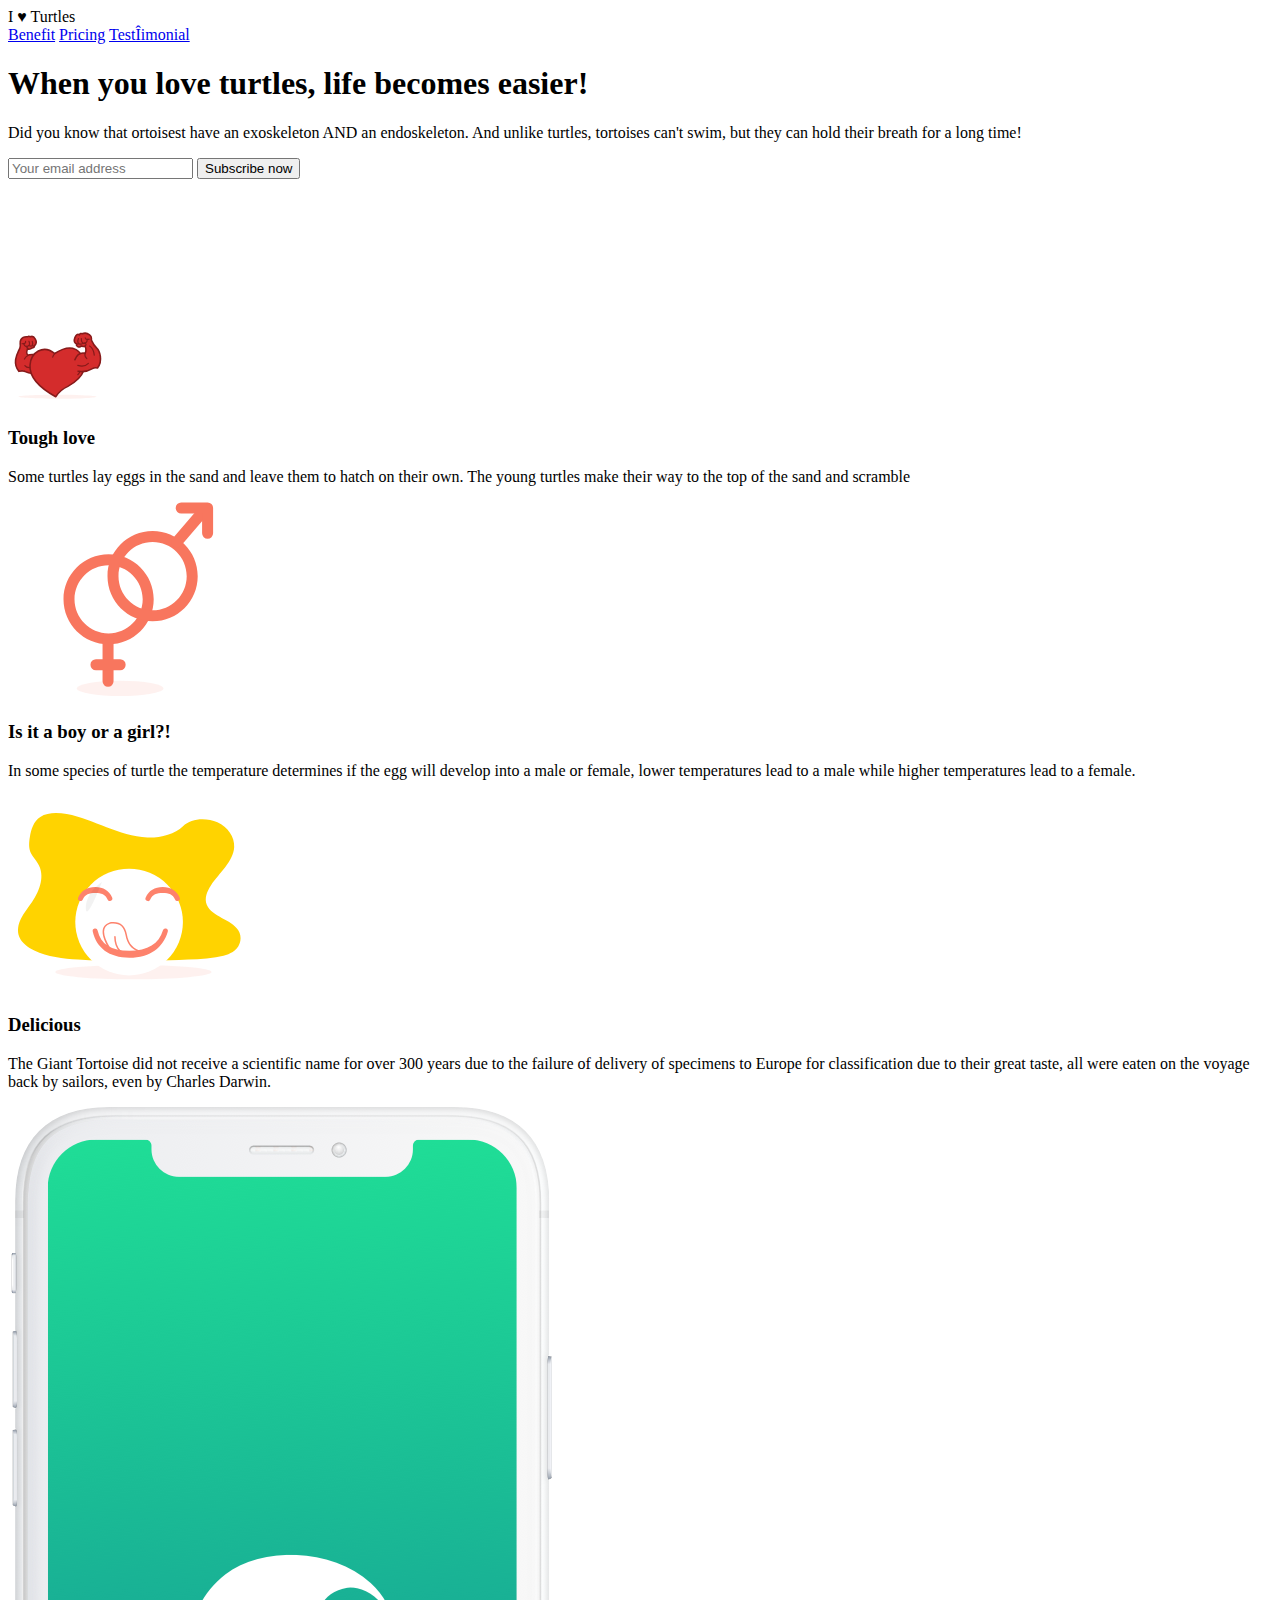
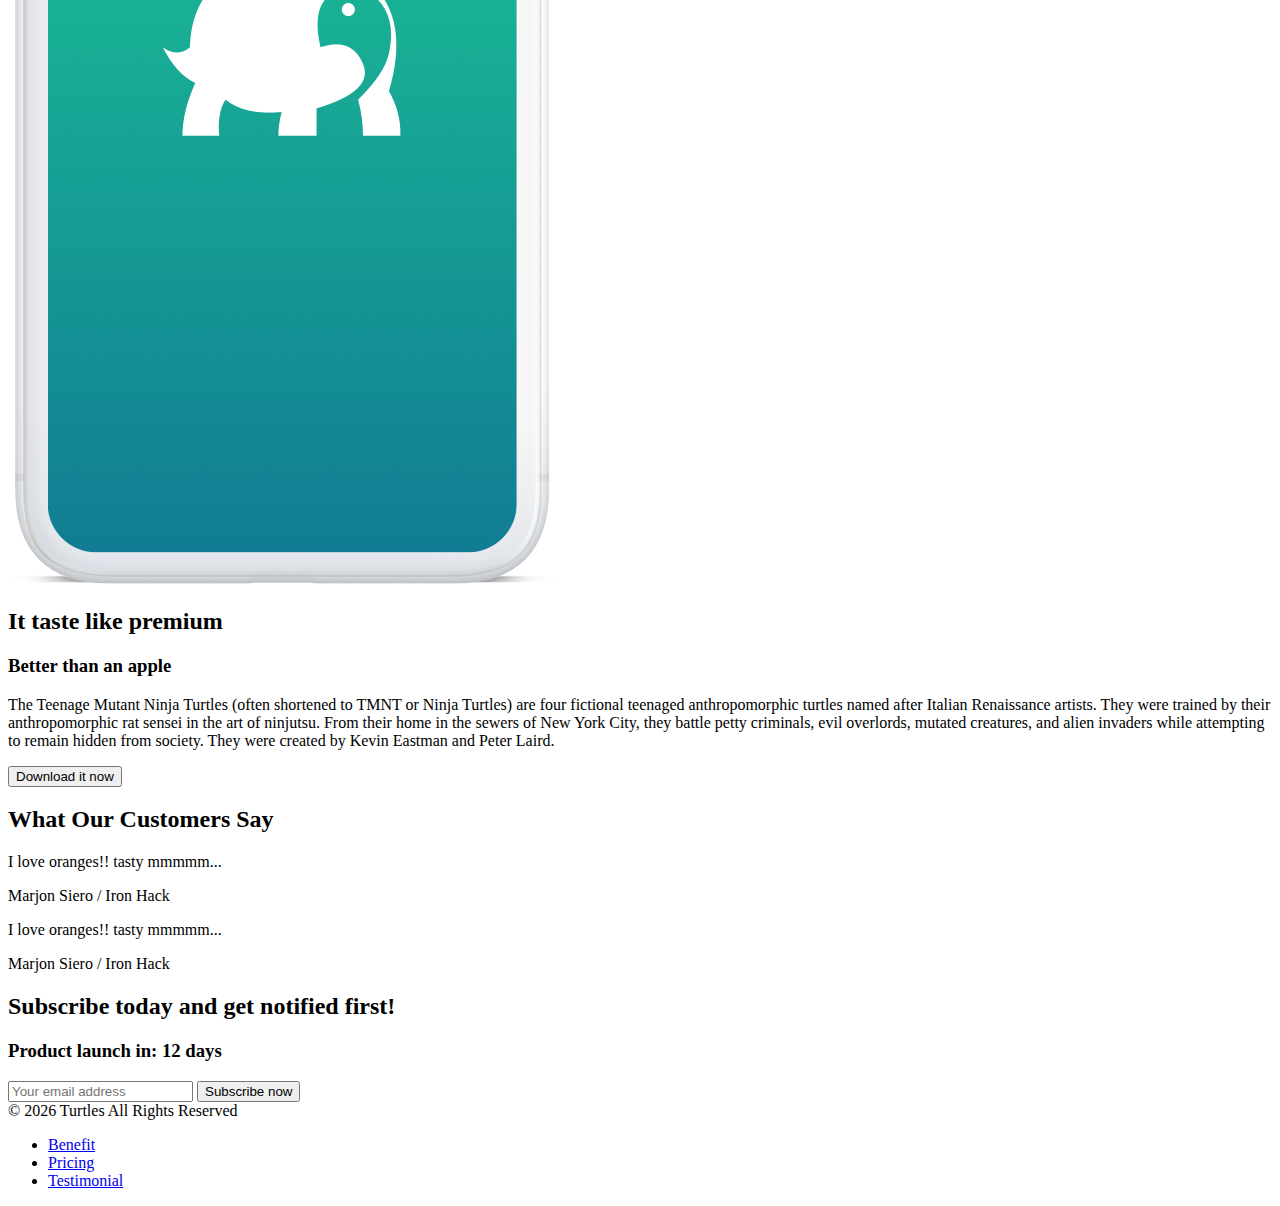
==== index.html @ 5e72f7ce "lesson on HTML" ====
<!DOCTYPE html>
<html>
<head>
    <meta charset="UTF-8">
    <meta name="viewport" content="width=device-width, initial-scale=1.0">
    <link rel="icon" href="./images/favicon.png" sizes="16x16">
    <title>I &hearts; turtles</title>
</head>

<body>

    <!-- top navigation -->
    <div class="navigation-bar">
        <span class="logo">I &hearts; Turtles</span>

        <nav class="main-navigation">
            <a href="#">Benefit</a>
            <a href="#">Pricing</a>
            <a href="#">TestÎimonial</a>
        </nav>
    </div>

    <!-- Header -->
    <header class="header">
        <div class="header-left">
            <h1>When you love turtles, life becomes easier!</h1>
            <p>
                Did you know that ortoisest have an exoskeleton AND an endoskeleton. And unlike turtles, tortoises can't
                swim, but they can hold their breath for a long time!
            </p>
            <div class="subscribe-container">
                <input type="email" placeholder="Your email address" />
                <button class="btn">Subscribe now</button>
            </div>
        </div>

        <div class="header-right">
            <img src="./images/turtlelogo.svg" title="Mobile Turtle" alt="Turtle on the mobile app" />
        </div>
    </header>


    <main>
        <!-- USP LIST -->
        <div id="card-container">
            <div class="card-item">
                <img src="./images/strongheart.svg" title="Strong heart" alt="a strong heart icon" width="100" />
                <h3>Tough love</h3>
                <p>
                    Some turtles lay eggs in the sand and leave them to hatch on their own. The young turtles make their
                    way to the top of the sand and scramble
                </p>
            </div>

            <div class="card-item">
                <img src="./images/manwoman.svg" title="What gender?" alt="gender icon" />
                <h3>Is it a boy or a girl?!</h3>
                <p>
                    In some species of turtle the temperature determines if the egg will develop into a male or female,
                    lower temperatures lead to a male while higher temperatures lead to a female.
                </p>
            </div>

            <div class="card-item">
                <img src="./images/delicious.svg" title="delicious and tasty!" alt="delicious icon" />
                <h3>Delicious</h3>
                <p>
                    The Giant Tortoise did not receive a scientific name for over 300 years due to the failure of
                    delivery of specimens to Europe for classification due to their great taste, all were eaten on the
                    voyage back by sailors, even by Charles Darwin.
                </p>
            </div>
        </div>

        <!-- APP Promotional -->
        <div class="app-promo">
            <img src="./images/turtleiPhone.png" title="Turtle app" alt="Phone with turtle app" class="promo-img" />

            <div class="promo-txt">
                <h2>It taste like premium</h2>
                <h3>Better than an apple</h3>
                <p>
                    The Teenage Mutant Ninja Turtles (often shortened to TMNT or Ninja Turtles) are four fictional
                    teenaged anthropomorphic turtles named after Italian Renaissance artists. They were trained by their
                    anthropomorphic rat sensei in the art of ninjutsu. From their home in the sewers of New York City,
                    they battle petty criminals, evil overlords, mutated creatures, and alien invaders while attempting
                    to remain hidden from society. They were created by Kevin Eastman and Peter Laird.
                </p>
                <button class="btn">Download it now</button>
            </div>
        </div>


        <!-- Quote block -->
        <div class="quote-container">
            <div class="quote-left">
                <h2>What Our Customers Say</h2>
            </div>

            <div class="quote-right">
                <div class="quote-box">
                    <p>I love oranges!! tasty mmmmm...</p>
                    <span class="quote-username">Marjon Siero /</span>
                    <span class="quote-usertitle">Iron Hack</span>
                </div>

                <div class="quote-box quote-secondary">
                    <p>I love oranges!! tasty mmmmm...</p>
                    <span class="quote-username">Marjon Siero /</span>
                    <span class="quote-usertitle">Iron Hack</span>
                </div>
            </div>
        </div>

        <!-- CTA -->
        <div class="cta-container">
            <h2>Subscribe today and get notified first!</h2>
            <h3>Product launch in: 12 days</h3>
            <div class="subscribe-container">
                <input type="email" placeholder="Your email address" />
                <button class="btn">Subscribe now</button>
            </div>
        </div>

    </main>

    <footer>
        <span>
            &copy;
            <script>document.write(new Date().getFullYear())</script>
            Turtles All Rights Reserved
        </span>
        <nav>
            <ul>
                <li><a href="#">Benefit</a></li>
                <li><a href="#">Pricing</a></li>
                <li><a href="#">Testimonial</a></li>
            </ul>
        </nav>
    </footer>

</body>
</html>
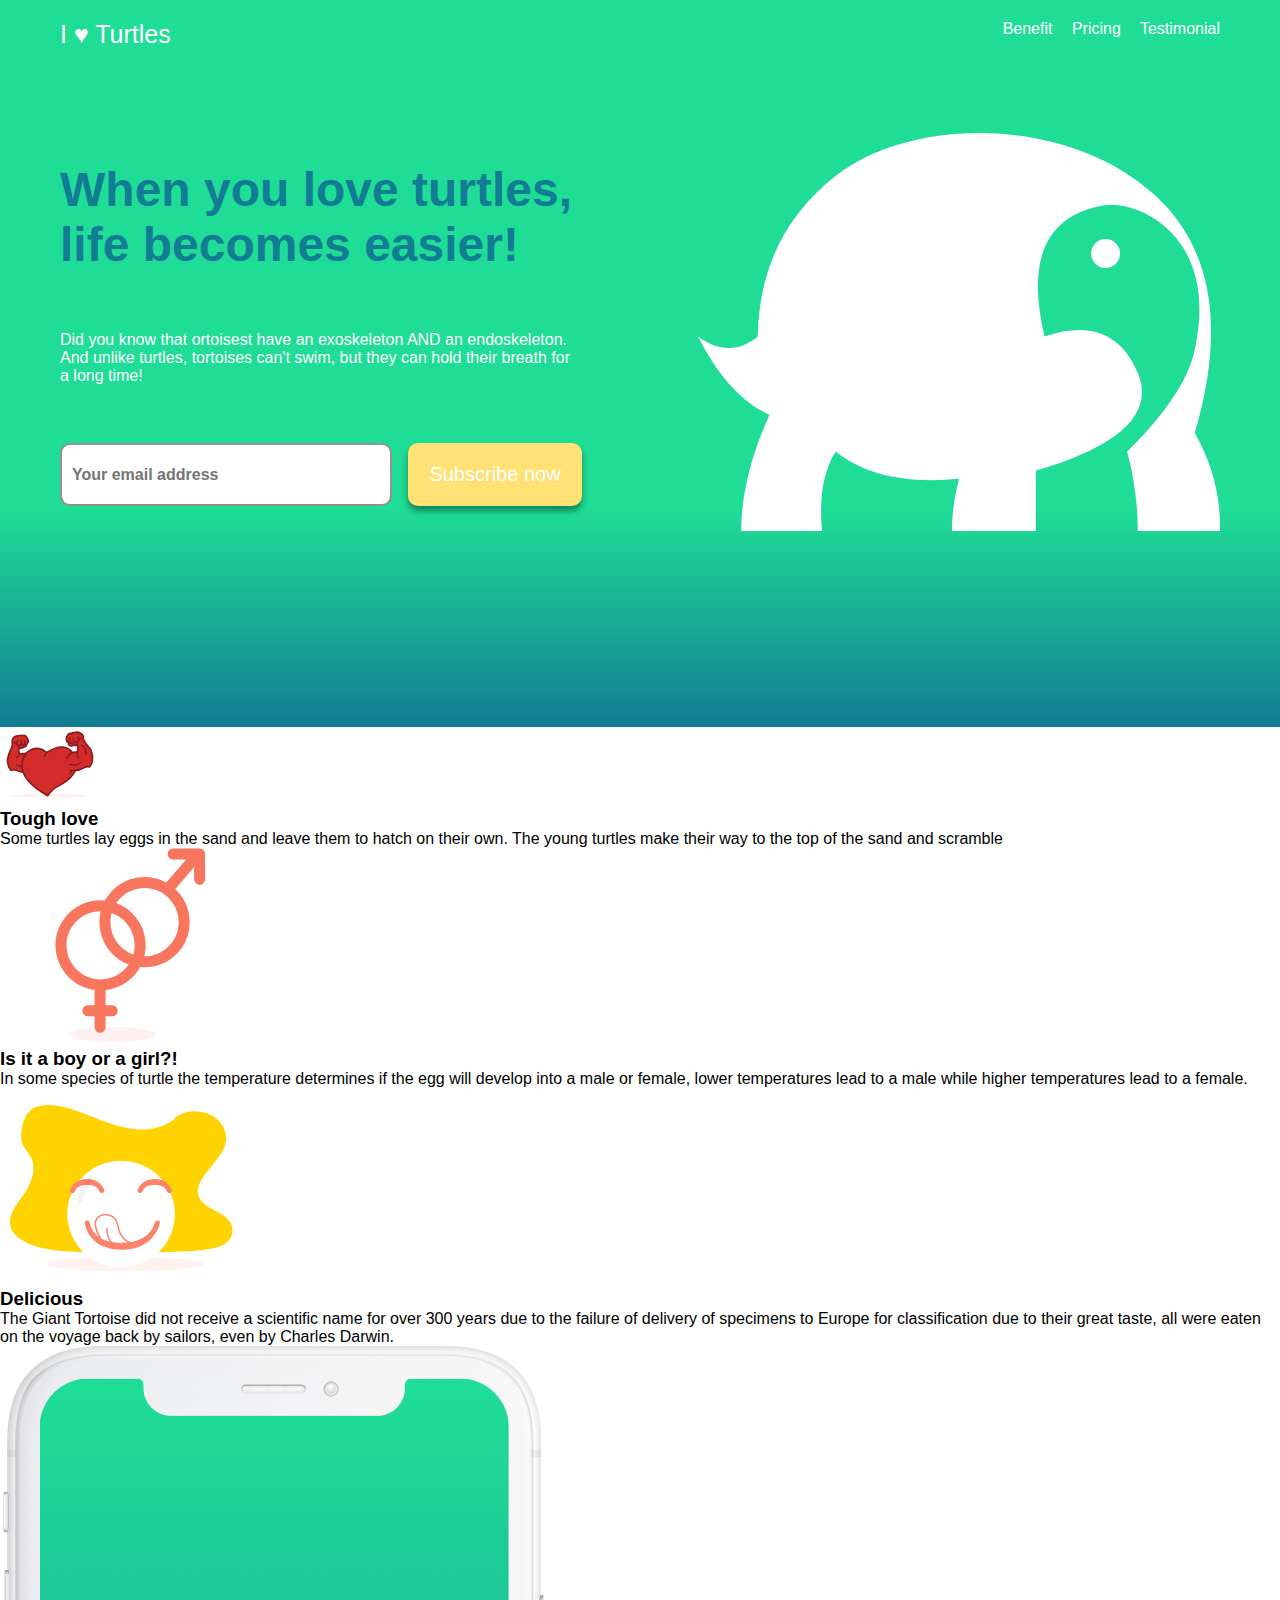
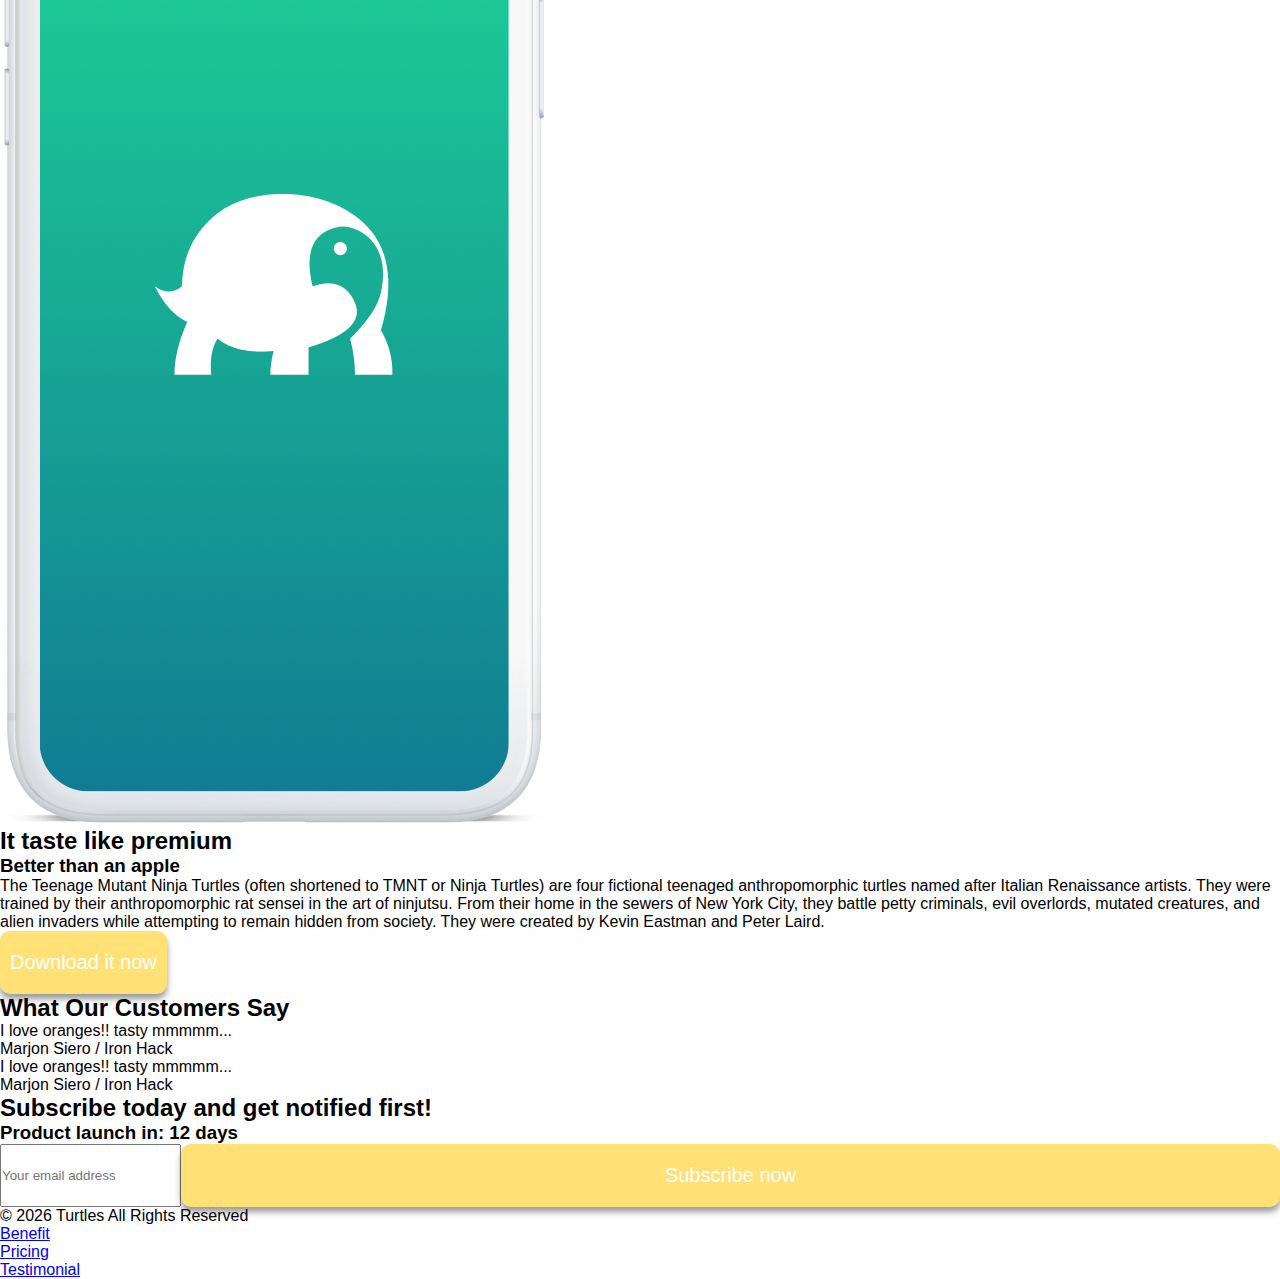
==== commit 42b7934a: "added responsive design" ====
--- a/index.html
+++ b/index.html
@@ -3,42 +3,58 @@
 <head>
     <meta charset="UTF-8">
     <meta name="viewport" content="width=device-width, initial-scale=1.0">
-    <link rel="icon" href="./images/favicon.png" sizes="16x16">
+    <link rel="stylesheet" href="./css/style.css">
+    <link rel="stylesheet" href="./css/mq.css" />
+    <link rel="icon" href="./images/favicon.png" />
     <title>I &hearts; turtles</title>
 </head>
-
 <body>
 
+
+  
     <!-- top navigation -->
     <div class="navigation-bar">
-        <span class="logo">I &hearts; Turtles</span>
+        <div class="container nav-flex">
+            <a class="logo" href="#">I &hearts; Turtles</a>
 
-        <nav class="main-navigation">
-            <a href="#">Benefit</a>
-            <a href="#">Pricing</a>
-            <a href="#">TestÎimonial</a>
-        </nav>
+            <!-- // if your logo is a img ==> -->
+            <!-- <a class="logo">
+                <img src="" />
+            </a> -->
+
+            <nav class="main-navigation">
+                <a href="#" class="nav-item">Benefit</a>
+                <a href="#" class="nav-item">Pricing</a>
+                <a href="#" class="nav-item">Testimonial</a>
+            </nav>
+        </div>
     </div>
 
     <!-- Header -->
     <header class="header">
-        <div class="header-left">
-            <h1>When you love turtles, life becomes easier!</h1>
-            <p>
-                Did you know that ortoisest have an exoskeleton AND an endoskeleton. And unlike turtles, tortoises can't
-                swim, but they can hold their breath for a long time!
-            </p>
-            <div class="subscribe-container">
-                <input type="email" placeholder="Your email address" />
-                <button class="btn">Subscribe now</button>
-            </div>
-        </div>
-
-        <div class="header-right">
-            <img src="./images/turtlelogo.svg" title="Mobile Turtle" alt="Turtle on the mobile app" />
-        </div>
+        <div class="container nav-flex nav-flex-rev">
+            <div class="header-left">
+                <h1 class="heading-one">When you love turtles, life becomes easier!</h1>
+                <p>
+                    Did you know that ortoisest have an exoskeleton AND an endoskeleton. And unlike turtles, tortoises can't
+                    swim, but they can hold their breath for a long time!
+                </p>
+                <div class="subscribe-container">
+                    <input type="email" placeholder="Your email address" class="input" />
+                    <button class="btn">Subscribe now</button>
+                </div>
+            </div><!-- /.header-left -->
+    
+            <div class="header-right">
+                <img
+                    class="header-img"
+                    src="./images/turtlelogo.svg"
+                    title="Mobile Turtle"
+                    alt="Turtle on the mobile app"
+                />
+            </div><!-- /.header-right -->
+        </div> <!-- /.container-->
     </header>
-
 
     <main>
         <!-- USP LIST -->
--- a/css/style.css
+++ b/css/style.css
@@ -0,0 +1,127 @@
+:root {
+    --main-color: #1fdd96;
+    --sub-color: #117c93;
+    --shadow: 0px 5px 6px 0px rgba(0, 0, 0, 0.4);
+    --container-size: 1200px;
+}
+
+* {
+    padding: 0;
+    margin: 0;
+    box-sizing: border-box;
+}
+
+html, body {
+    font-family: Arial, Helvetica, sans-serif;
+}
+
+/* NAVIGATION BAR */
+.navigation-bar {
+    background-color: var(--main-color);
+    /* background-color: transparent; */
+    padding: 20px;
+    position: sticky;
+    top: 0;
+}
+
+.nav-item {
+    color: #fff;
+    text-decoration: none;
+}
+
+.nav-item:not(:last-child) {
+    margin-right: 15px;
+}
+
+.nav-item:hover {
+    color: olive;
+    text-decoration: underline;
+}
+
+.logo {
+    color: #fff;
+    text-decoration: none;
+    font-size: 25px;
+}
+
+.nav-flex {
+    display: flex;
+    justify-content: space-between;
+}
+
+/* ------[ HEADER ]------ */
+.header {
+    /* background-color: #1fdd96; */
+    /* background-image: url('../images/grumpy.jpg'); */
+    background-image: linear-gradient(var(--main-color), var(--main-color),var(--main-color), var(--sub-color));
+    padding: 5% 0 15%;
+}
+
+.header-left {
+    width: 50%;
+    display: flex;
+    flex-direction: column;
+    justify-content: space-around;
+    margin-right: 10%;
+}
+
+.heading-one {
+    font-size: 48px;
+    color: var(--sub-color);
+}
+
+.header-left p {
+    color: white;
+}
+
+.header-right {
+    width: 50%;
+}
+.header-img {
+    width: 100%;
+}
+
+/* ----- COMPONENTS ----- */
+.subscribe-container {
+    display: flex;
+}
+
+.subscribe-container .input {
+    padding: 20px 10px;
+    font-size: 16px;
+    font-weight: bold;
+    border-radius: 10px;
+    margin-right: 16px;
+    flex: 2;
+    border: 2px solid #929292;
+}
+
+.subscribe-container .btn {
+    flex: 1;
+}
+
+.btn {
+    border: none;
+    cursor: pointer;
+    padding: 20px 10px;
+    font-size: 20px;
+    color: white;
+    border-radius: 10px;
+    box-shadow: var(--shadow);
+    background-color: #ffe175;
+    transition: background-color ease-in-out 0.5s;
+}
+
+.btn:hover {
+    background-color: #f7b41c;
+}
+
+.container {
+    max-width: var(--container-size);
+    /* max-width: 1200px; */
+    margin: 0 auto;
+    padding: 0 20px;
+    width: 100%;
+}
+
+
--- a/css/mq.css
+++ b/css/mq.css
@@ -0,0 +1,25 @@
+/* ---- [ MEDIA QUERY ] ----- */
+@media screen and (max-width: 1024px) {  /* mq body */
+    .nav-flex {
+        flex-direction: column;
+        align-items: center;
+    }
+
+    .nav-flex-rev {
+        flex-direction: column-reverse;
+    }
+
+    .header-left {
+        margin-right: 0;
+    }
+
+    .subscribe-container {
+        flex-direction: column;
+    }
+
+    .subscribe-container .input {
+        margin-right: 0;
+        margin-bottom: 16px;
+    }
+
+} /* closing mq body*/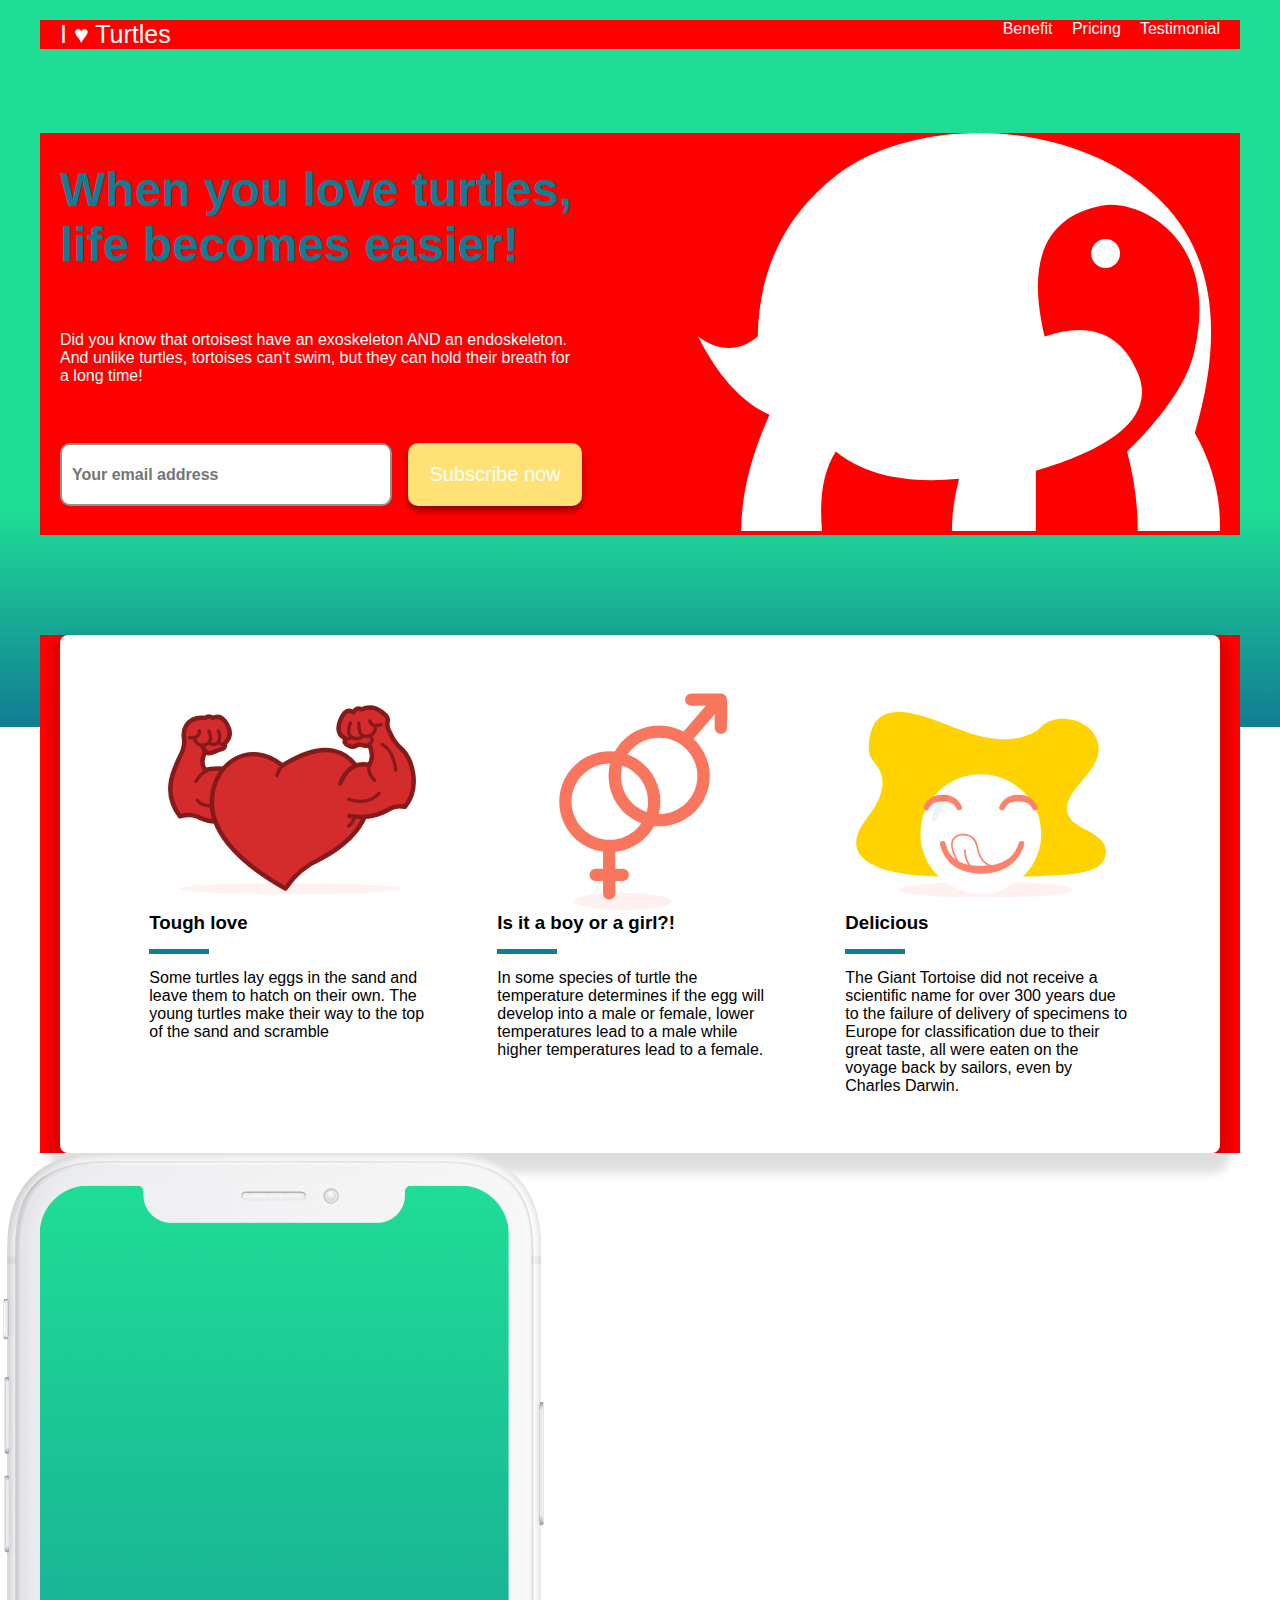
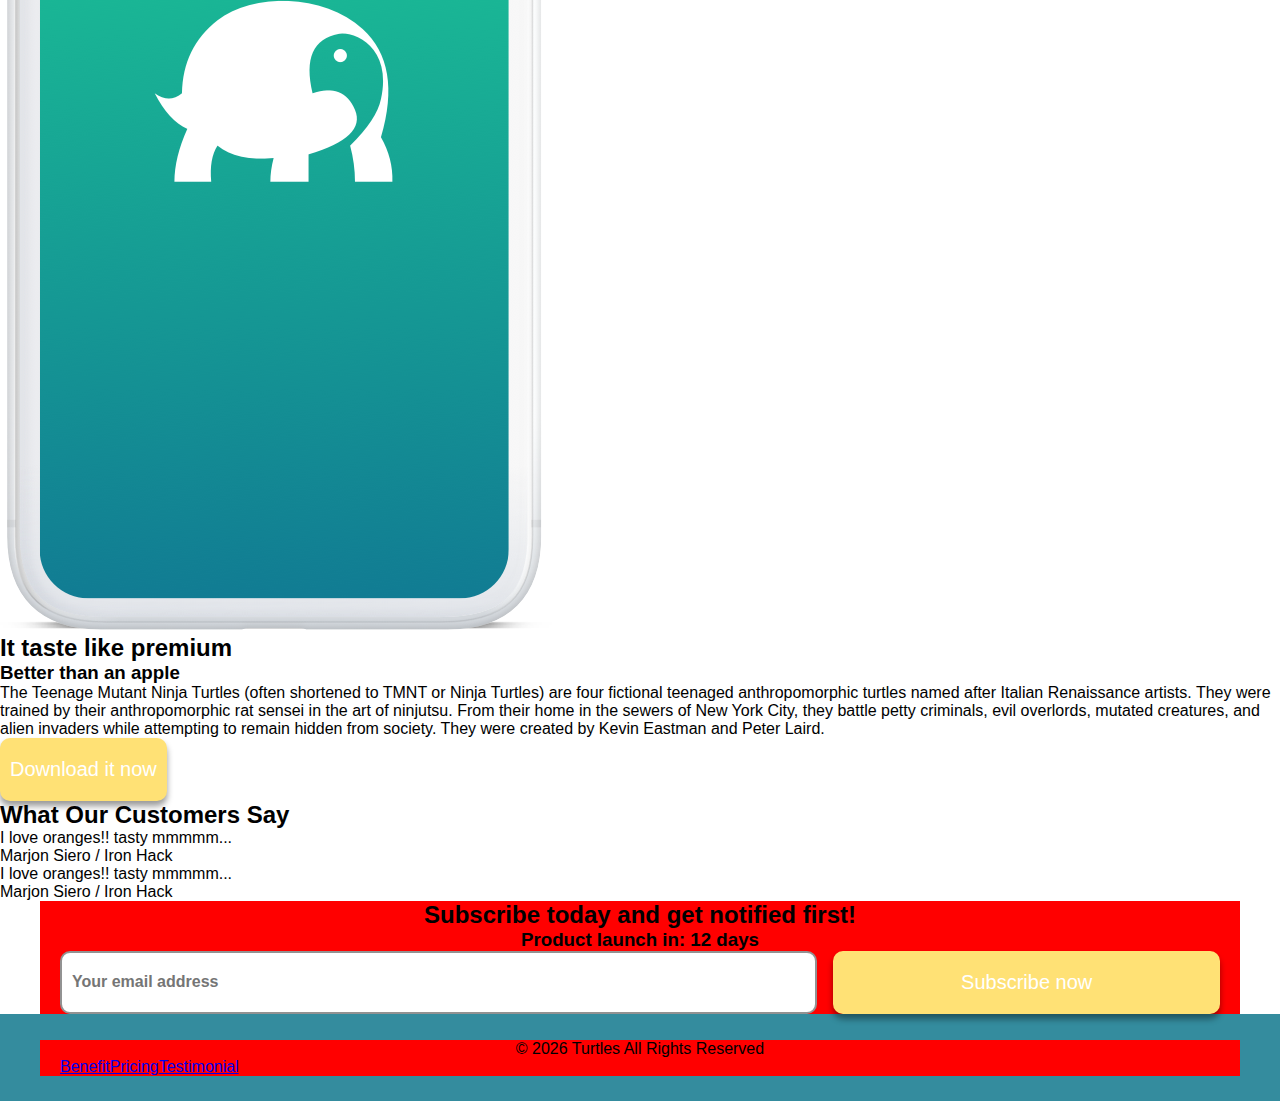
==== commit 43ed99a5: "les 5 card container" ====
--- a/index.html
+++ b/index.html
@@ -10,8 +10,6 @@
 </head>
 <body>
 
-
-  
     <!-- top navigation -->
     <div class="navigation-bar">
         <div class="container nav-flex">
@@ -58,35 +56,46 @@
 
     <main>
         <!-- USP LIST -->
-        <div id="card-container">
-            <div class="card-item">
-                <img src="./images/strongheart.svg" title="Strong heart" alt="a strong heart icon" width="100" />
-                <h3>Tough love</h3>
-                <p>
-                    Some turtles lay eggs in the sand and leave them to hatch on their own. The young turtles make their
-                    way to the top of the sand and scramble
-                </p>
-            </div>
+        <div class="container">
+            <div id="card-container">
+                <div class="card-item">
+                    <img src="./images/strongheart.svg" title="Strong heart" alt="a strong heart icon" />
+                    <h3>Tough love</h3>
+                    <span class="underline"></span>
+                    <p>
+                        Some turtles lay eggs in the sand and leave them to hatch on their own. The young turtles make their
+                        way to the top of the sand and scramble
+                    </p>
+                </div>
+    
+                <div class="card-item">
+                    <img src="./images/manwoman.svg" title="What gender?" alt="gender icon" />
+                    <h3>Is it a boy or a girl?!</h3>
+                    <span class="underline"></span>
+                    <p>
+                        In some species of turtle the temperature determines if the egg will develop into a male or female,
+                        lower temperatures lead to a male while higher temperatures lead to a female.
+                    </p>
+                </div>
+    
+                <div class="card-item">
+                    <img src="./images/delicious.svg" title="delicious and tasty!" alt="delicious icon" />
+                    <h3>Delicious</h3>
+                    <span class="underline"></span>
+                    <p>
+                        The Giant Tortoise did not receive a scientific name for over 300 years due to the failure of
+                        delivery of specimens to Europe for classification due to their great taste, all were eaten on the
+                        voyage back by sailors, even by Charles Darwin.
+                    </p>
+                </div><!-- /.card-item -->
+            </div><!--/#card-container-->
 
-            <div class="card-item">
-                <img src="./images/manwoman.svg" title="What gender?" alt="gender icon" />
-                <h3>Is it a boy or a girl?!</h3>
-                <p>
-                    In some species of turtle the temperature determines if the egg will develop into a male or female,
-                    lower temperatures lead to a male while higher temperatures lead to a female.
-                </p>
-            </div>
+        </div><!-- /.container -->
 
-            <div class="card-item">
-                <img src="./images/delicious.svg" title="delicious and tasty!" alt="delicious icon" />
-                <h3>Delicious</h3>
-                <p>
-                    The Giant Tortoise did not receive a scientific name for over 300 years due to the failure of
-                    delivery of specimens to Europe for classification due to their great taste, all were eaten on the
-                    voyage back by sailors, even by Charles Darwin.
-                </p>
-            </div>
-        </div>
+
+
+
+        
 
         <!-- APP Promotional -->
         <div class="app-promo">
@@ -129,31 +138,41 @@
         </div>
 
         <!-- CTA -->
-        <div class="cta-container">
-            <h2>Subscribe today and get notified first!</h2>
-            <h3>Product launch in: 12 days</h3>
-            <div class="subscribe-container">
-                <input type="email" placeholder="Your email address" />
-                <button class="btn">Subscribe now</button>
-            </div>
-        </div>
+
+        <div class="container">
+
+
+            <div class="cta-container">
+                <h2>Subscribe today and get notified first!</h2>
+                <h3>Product launch in: 12 days</h3>
+                <div class="subscribe-container">
+                    <input type="email" placeholder="Your email address" class="input" />
+                    <button class="btn">Subscribe now</button>
+                </div>
+            </div><!-- /.cta-container-->
+
+
+        </div><!-- /.container -->
 
     </main>
 
-    <footer>
-        <span>
-            &copy;
-            <script>document.write(new Date().getFullYear())</script>
-            Turtles All Rights Reserved
-        </span>
-        <nav>
-            <ul>
-                <li><a href="#">Benefit</a></li>
-                <li><a href="#">Pricing</a></li>
-                <li><a href="#">Testimonial</a></li>
-            </ul>
-        </nav>
+    <footer class="footer">
+        <div class="container">
+            <span>
+                &copy;
+                <script>document.write(new Date().getFullYear())</script>
+                Turtles All Rights Reserved
+            </span>
+            <nav class="footer-nav">
+                <ul>
+                    <li><a href="#">Benefit</a></li>
+                    <li><a href="#">Pricing</a></li>
+                    <li><a href="#">Testimonial</a></li>
+                </ul>
+            </nav>
+        </div><!-- /.container -->
     </footer>
+
 
 </body>
 </html>--- a/css/style.css
+++ b/css/style.css
@@ -81,6 +81,52 @@
     width: 100%;
 }
 
+/* ------ [ CARDS ]  ----- */
+#card-container {
+    background-color: white;
+    display: flex;
+    justify-content: space-between;
+    border-radius: 8px;
+    padding: 5%;
+    box-shadow: 0 10px 10px 10px #00000021;
+    margin-top: -8%;
+}
+
+.card-item {
+    display: flex;
+    flex-direction: column;
+    flex: 1;
+    margin: 0 3%;
+}
+
+.card-item img {
+    width: 100%;
+}
+
+.underline {
+    width: 60px;
+    height: 5px;
+    background-color: var(--sub-color);
+    margin: 15px 0;
+}
+
+/* ---- [CTA] -----*/
+.cta-container {
+    text-align: center;
+}
+
+/* ---- FOOTER --- */
+.footer {
+    background-color: #348c9e;
+    padding: 2% 0;
+    text-align: center;
+}
+
+.footer-nav ul {
+    list-style: none;
+    display: flex;
+}
+
 /* ----- COMPONENTS ----- */
 .subscribe-container {
     display: flex;
@@ -118,10 +164,10 @@
 
 .container {
     max-width: var(--container-size);
-    /* max-width: 1200px; */
     margin: 0 auto;
     padding: 0 20px;
     width: 100%;
+    background-color: red;
 }
 
 
--- a/css/mq.css
+++ b/css/mq.css
@@ -11,6 +11,21 @@
 
     .header-left {
         margin-right: 0;
+        width: 100%;
+    }
+
+    .header-left p {
+        margin: 12px 0;
+    }
+
+    .header-right {
+        width: 100%;
+        margin-bottom: 12px;
+        text-align: center;
+    }
+
+    .header-img {
+        width: 50%;
     }
 
     .subscribe-container {
@@ -22,4 +37,12 @@
         margin-bottom: 16px;
     }
 
+    .heading-one {
+        font-size: 32px;
+    }
+
+    #card-container {
+        flex-direction: column;
+    }
+
 } /* closing mq body*/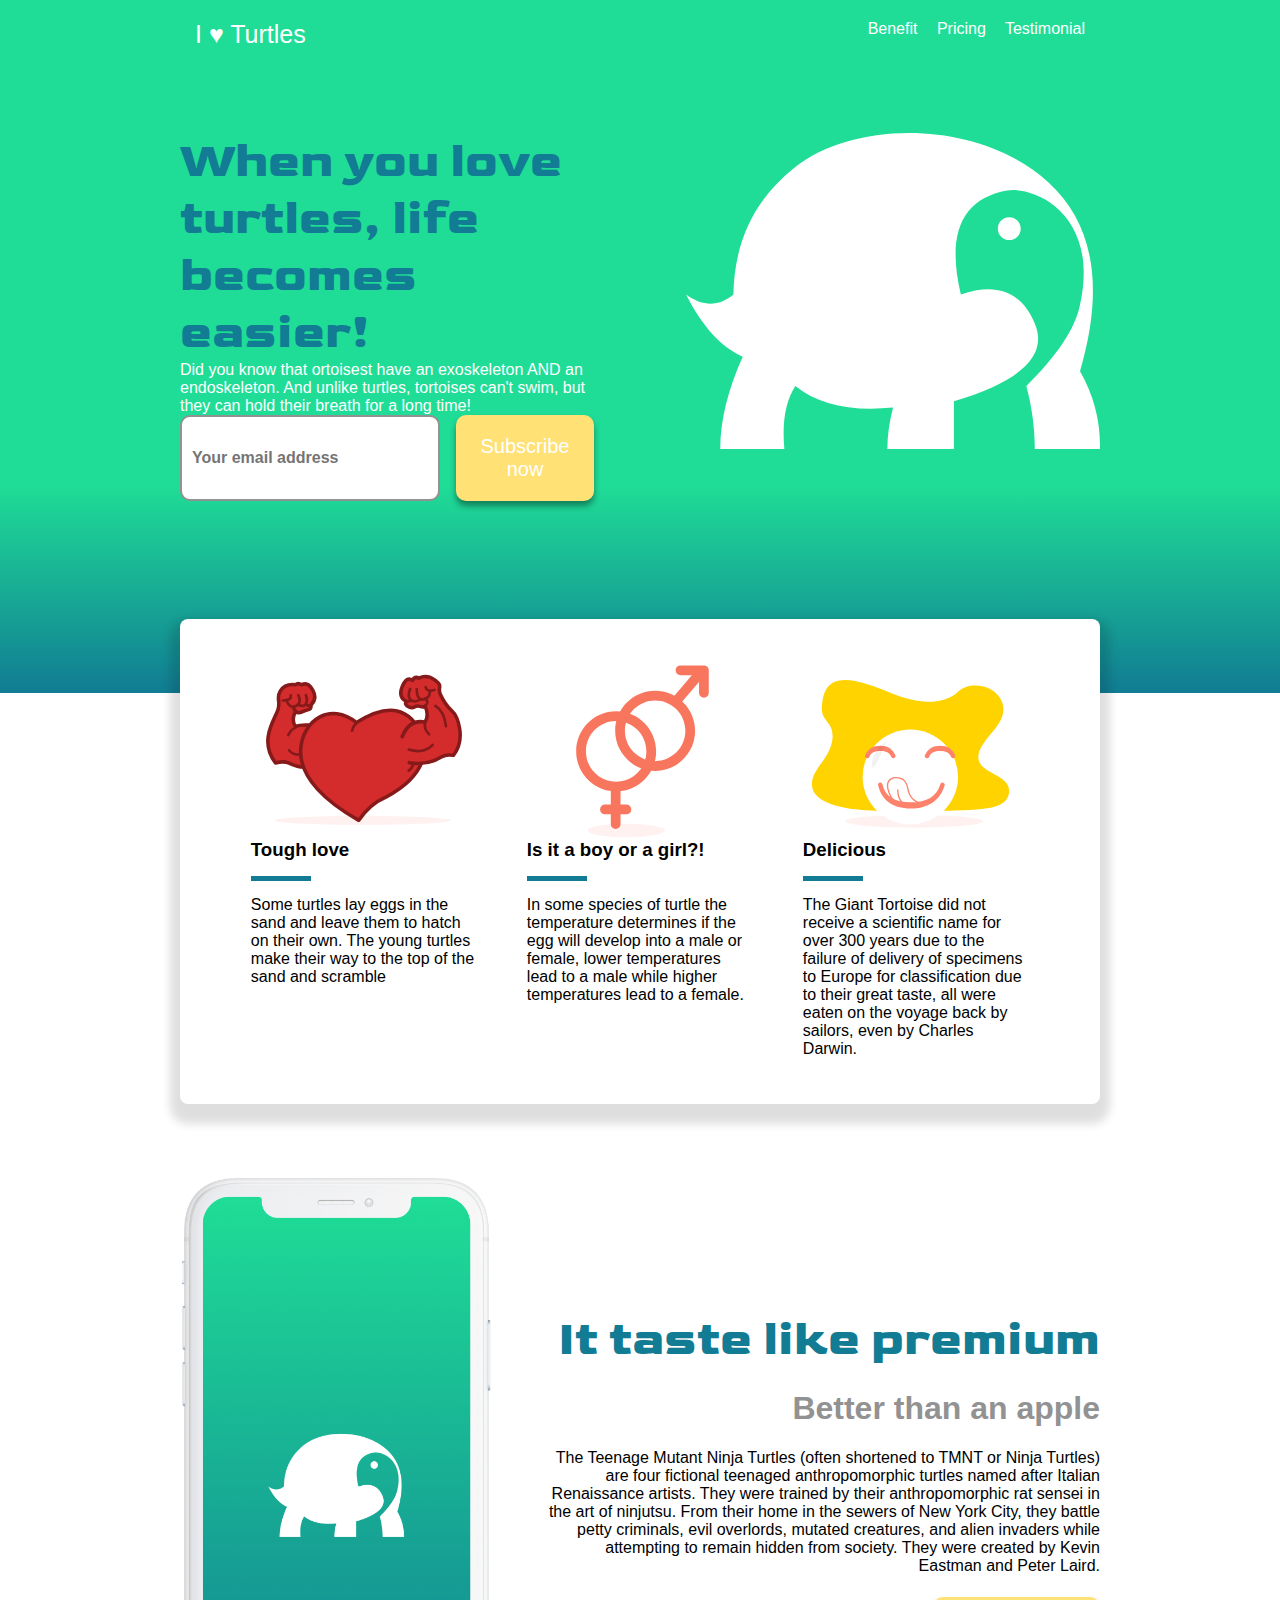
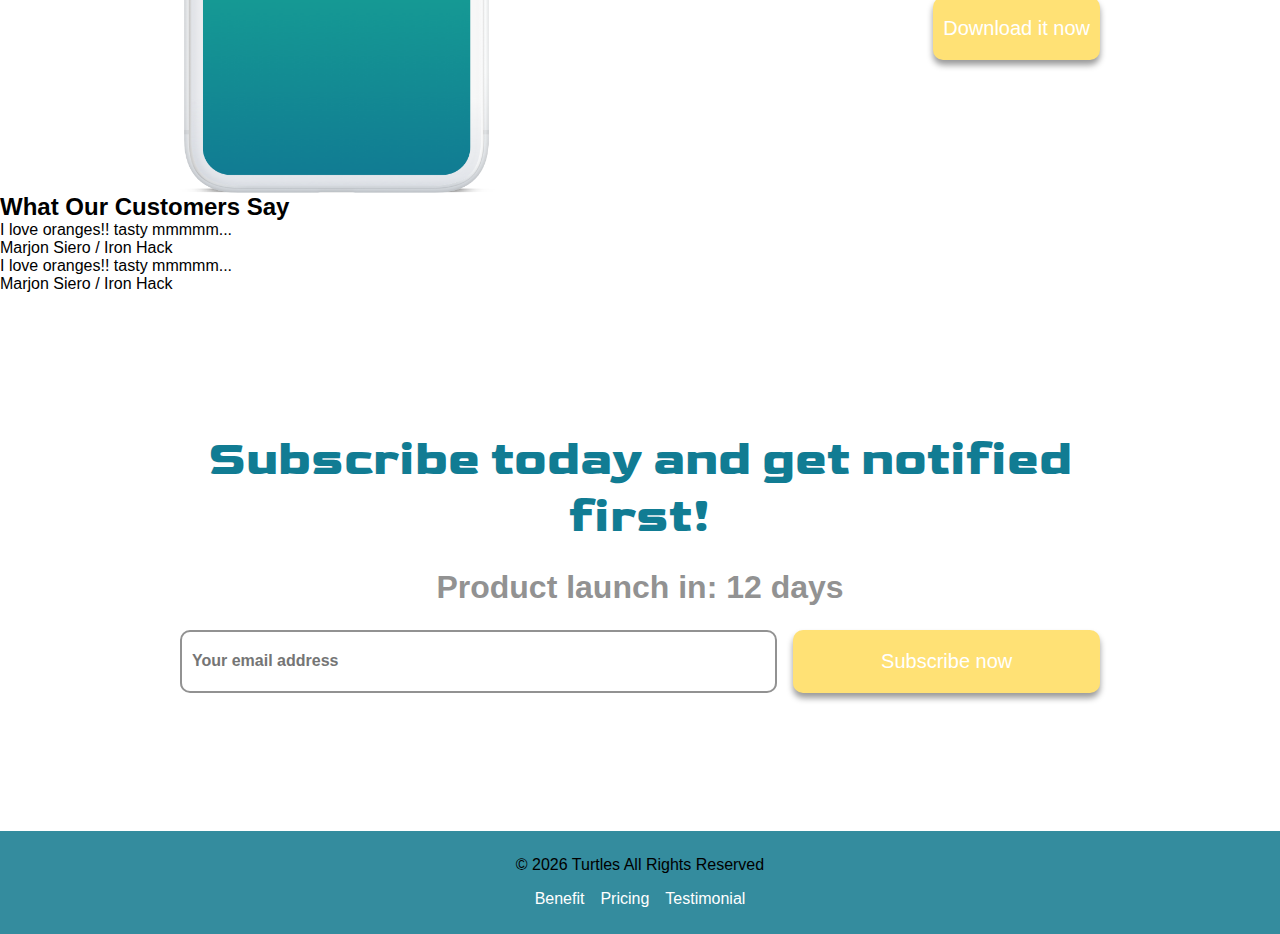
==== commit 42a5b835: "added fonts" ====
--- a/index.html
+++ b/index.html
@@ -98,22 +98,27 @@
         
 
         <!-- APP Promotional -->
-        <div class="app-promo">
-            <img src="./images/turtleiPhone.png" title="Turtle app" alt="Phone with turtle app" class="promo-img" />
+        <div class="container">
+            <div class="app-promo">
+                <img src="./images/turtleiPhone.png" title="Turtle app" alt="Phone with turtle app" class="promo-img" />
+    
+                <div class="promo-txt">
+                    <h2 class="heading-one">It taste like premium</h2>
+                    <h3 class="subtitle">Better than an apple</h3>
+                    <p>
+                        The Teenage Mutant Ninja Turtles (often shortened to TMNT or Ninja Turtles) are four fictional
+                        teenaged anthropomorphic turtles named after Italian Renaissance artists. They were trained by their
+                        anthropomorphic rat sensei in the art of ninjutsu. From their home in the sewers of New York City,
+                        they battle petty criminals, evil overlords, mutated creatures, and alien invaders while attempting
+                        to remain hidden from society. They were created by Kevin Eastman and Peter Laird.
+                    </p>
+                    <div class="promo-btn">
+                        <button class="btn">Download it now</button>
+                    </div>
+                </div><!-- /.promo-txt -->
+            </div><!-- /.app-promo -->
+        </div><!-- /.container -->
 
-            <div class="promo-txt">
-                <h2>It taste like premium</h2>
-                <h3>Better than an apple</h3>
-                <p>
-                    The Teenage Mutant Ninja Turtles (often shortened to TMNT or Ninja Turtles) are four fictional
-                    teenaged anthropomorphic turtles named after Italian Renaissance artists. They were trained by their
-                    anthropomorphic rat sensei in the art of ninjutsu. From their home in the sewers of New York City,
-                    they battle petty criminals, evil overlords, mutated creatures, and alien invaders while attempting
-                    to remain hidden from society. They were created by Kevin Eastman and Peter Laird.
-                </p>
-                <button class="btn">Download it now</button>
-            </div>
-        </div>
 
 
         <!-- Quote block -->
@@ -143,8 +148,8 @@
 
 
             <div class="cta-container">
-                <h2>Subscribe today and get notified first!</h2>
-                <h3>Product launch in: 12 days</h3>
+                <h2 class="heading-one">Subscribe today and get notified first!</h2>
+                <h3 class="subtitle">Product launch in: 12 days</h3>
                 <div class="subscribe-container">
                     <input type="email" placeholder="Your email address" class="input" />
                     <button class="btn">Subscribe now</button>
@@ -165,9 +170,9 @@
             </span>
             <nav class="footer-nav">
                 <ul>
-                    <li><a href="#">Benefit</a></li>
-                    <li><a href="#">Pricing</a></li>
-                    <li><a href="#">Testimonial</a></li>
+                    <li class="footer-nav-item"><a href="#">Benefit</a></li>
+                    <li class="footer-nav-item"><a href="#">Pricing</a></li>
+                    <li class="footer-nav-item"><a href="#">Testimonial</a></li>
                 </ul>
             </nav>
         </div><!-- /.container -->
--- a/css/style.css
+++ b/css/style.css
@@ -1,8 +1,10 @@
+@import url('https://fonts.googleapis.com/css2?family=Goldman:wght@400;700&display=swap');
+
 :root {
     --main-color: #1fdd96;
     --sub-color: #117c93;
     --shadow: 0px 5px 6px 0px rgba(0, 0, 0, 0.4);
-    --container-size: 1200px;
+    --container-size: 75%;
 }
 
 * {
@@ -68,6 +70,13 @@
 .heading-one {
     font-size: 48px;
     color: var(--sub-color);
+    font-family: 'Goldman', cursive;
+    font-weight: 700;
+}
+
+.subtitle {
+    color: #929292;
+    font-size: 32px;
 }
 
 .header-left p {
@@ -110,10 +119,45 @@
     margin: 15px 0;
 }
 
+/* ---- [APP PROMO] -----*/
+.app-promo {
+    display: flex;
+    margin-top: 8%;
+}
+
+.promo-img {
+    width: 35vh;
+    margin-right: 50px;
+}
+
+.promo-txt {
+    text-align: right;
+    display: flex;
+    justify-content: center;
+    flex-direction: column;
+}
+
+.promo-txt p,
+.promo-txt h2, 
+.promo-txt h3 {
+    margin-bottom: 22px;
+}
+
+
 /* ---- [CTA] -----*/
 .cta-container {
     text-align: center;
-}
+    padding: 15% 0;
+}
+
+.cta-container h2 {
+    margin-bottom: 24px;
+}
+
+.cta-container h3 {
+    margin-bottom: 24px;
+}
+
 
 /* ---- FOOTER --- */
 .footer {
@@ -125,6 +169,22 @@
 .footer-nav ul {
     list-style: none;
     display: flex;
+    justify-content: center;
+    align-items: center;
+    margin-top: 16px;
+}
+
+.footer-nav-item a {
+    color: #fff;
+    text-decoration: none;
+}
+
+.footer-nav-item a:hover {
+    text-decoration: underline;
+}
+
+.footer-nav-item:not(:last-child) {
+    margin-right: 16px;
 }
 
 /* ----- COMPONENTS ----- */
@@ -167,7 +227,6 @@
     margin: 0 auto;
     padding: 0 20px;
     width: 100%;
-    background-color: red;
-}
-
-
+}
+
+
--- a/css/mq.css
+++ b/css/mq.css
@@ -41,8 +41,32 @@
         font-size: 32px;
     }
 
+    .subtitle {
+        font-size: 18px;
+        color: darkslategray;
+    }
+
     #card-container {
         flex-direction: column;
     }
 
+    .app-promo {
+        flex-direction: column;
+        align-items: center;
+    }
+
+    .promo-txt {
+        text-align: left;
+    }
+
+    .promo-btn .btn {
+        width: 100%;
+    }
+
+    .promo-img {
+        width: 15vh;
+        margin-bottom: 16px;
+        margin-right: 0;
+    }
+
 } /* closing mq body*/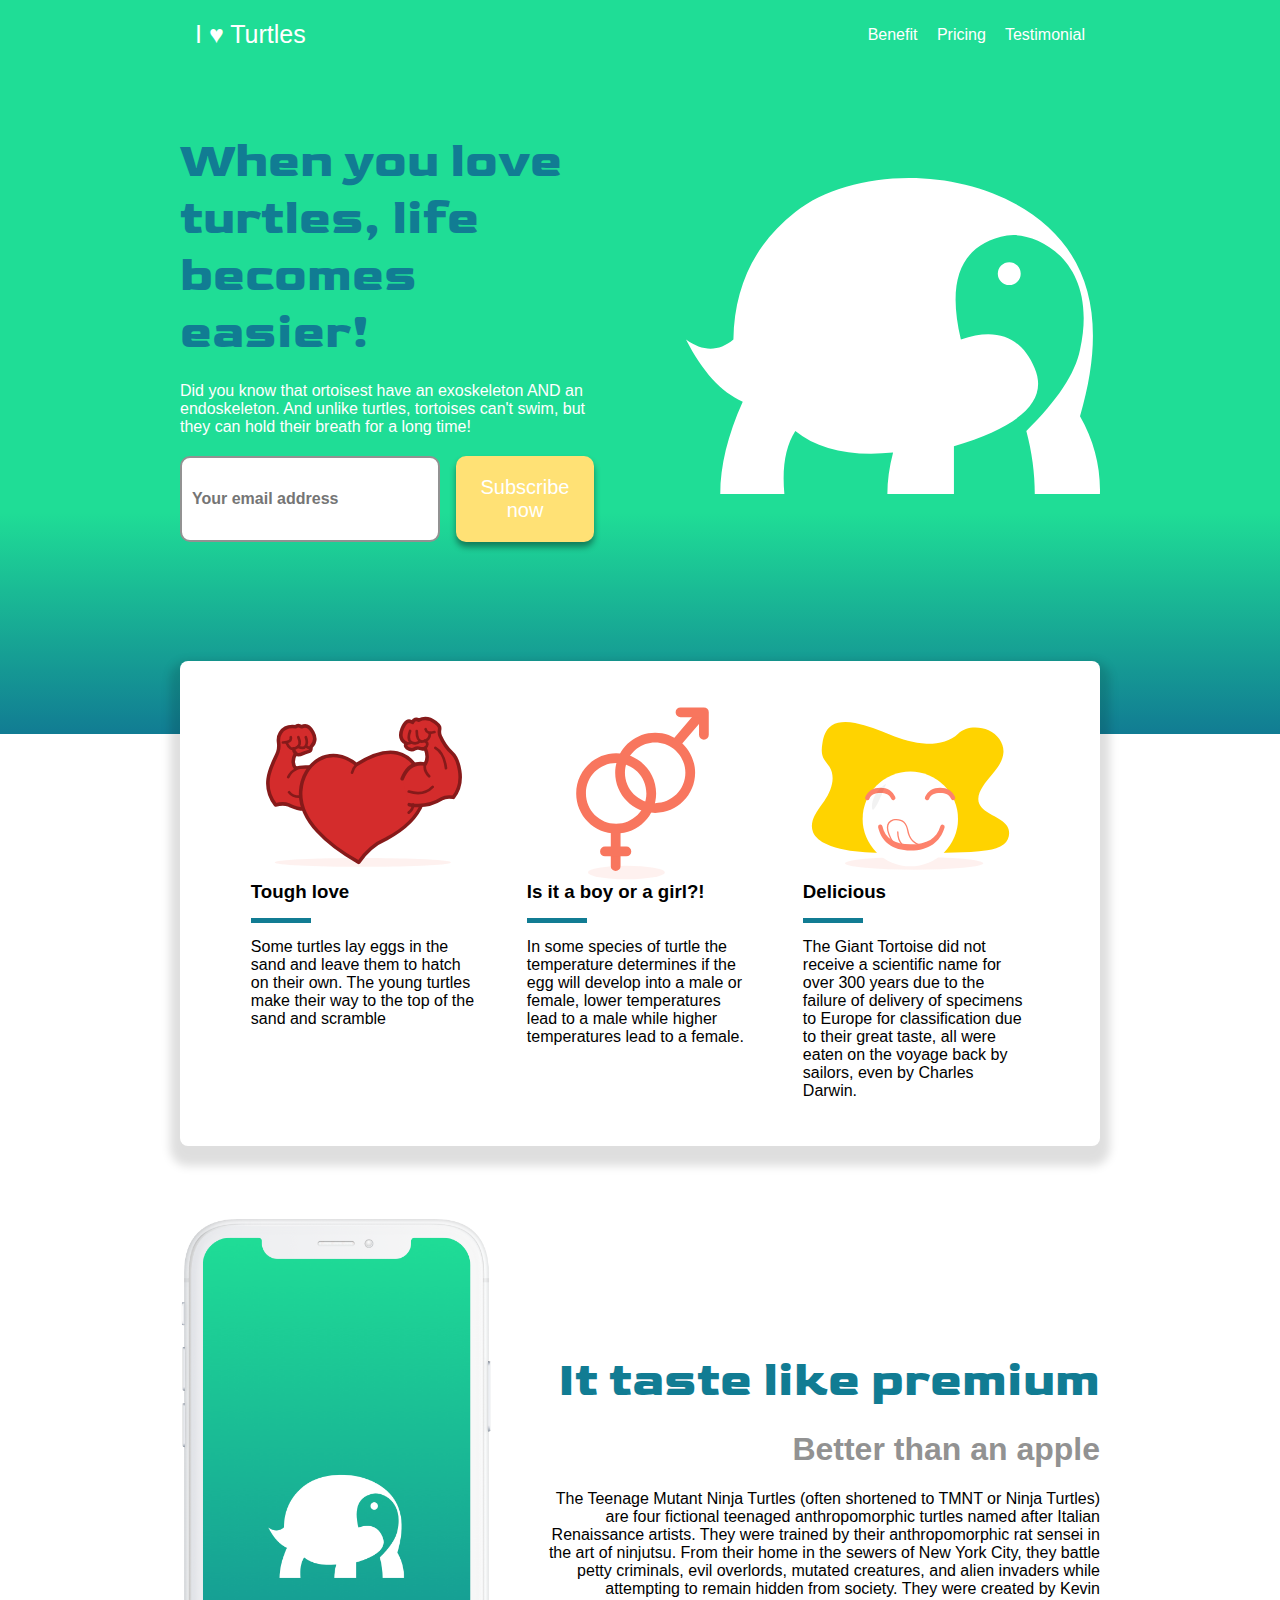
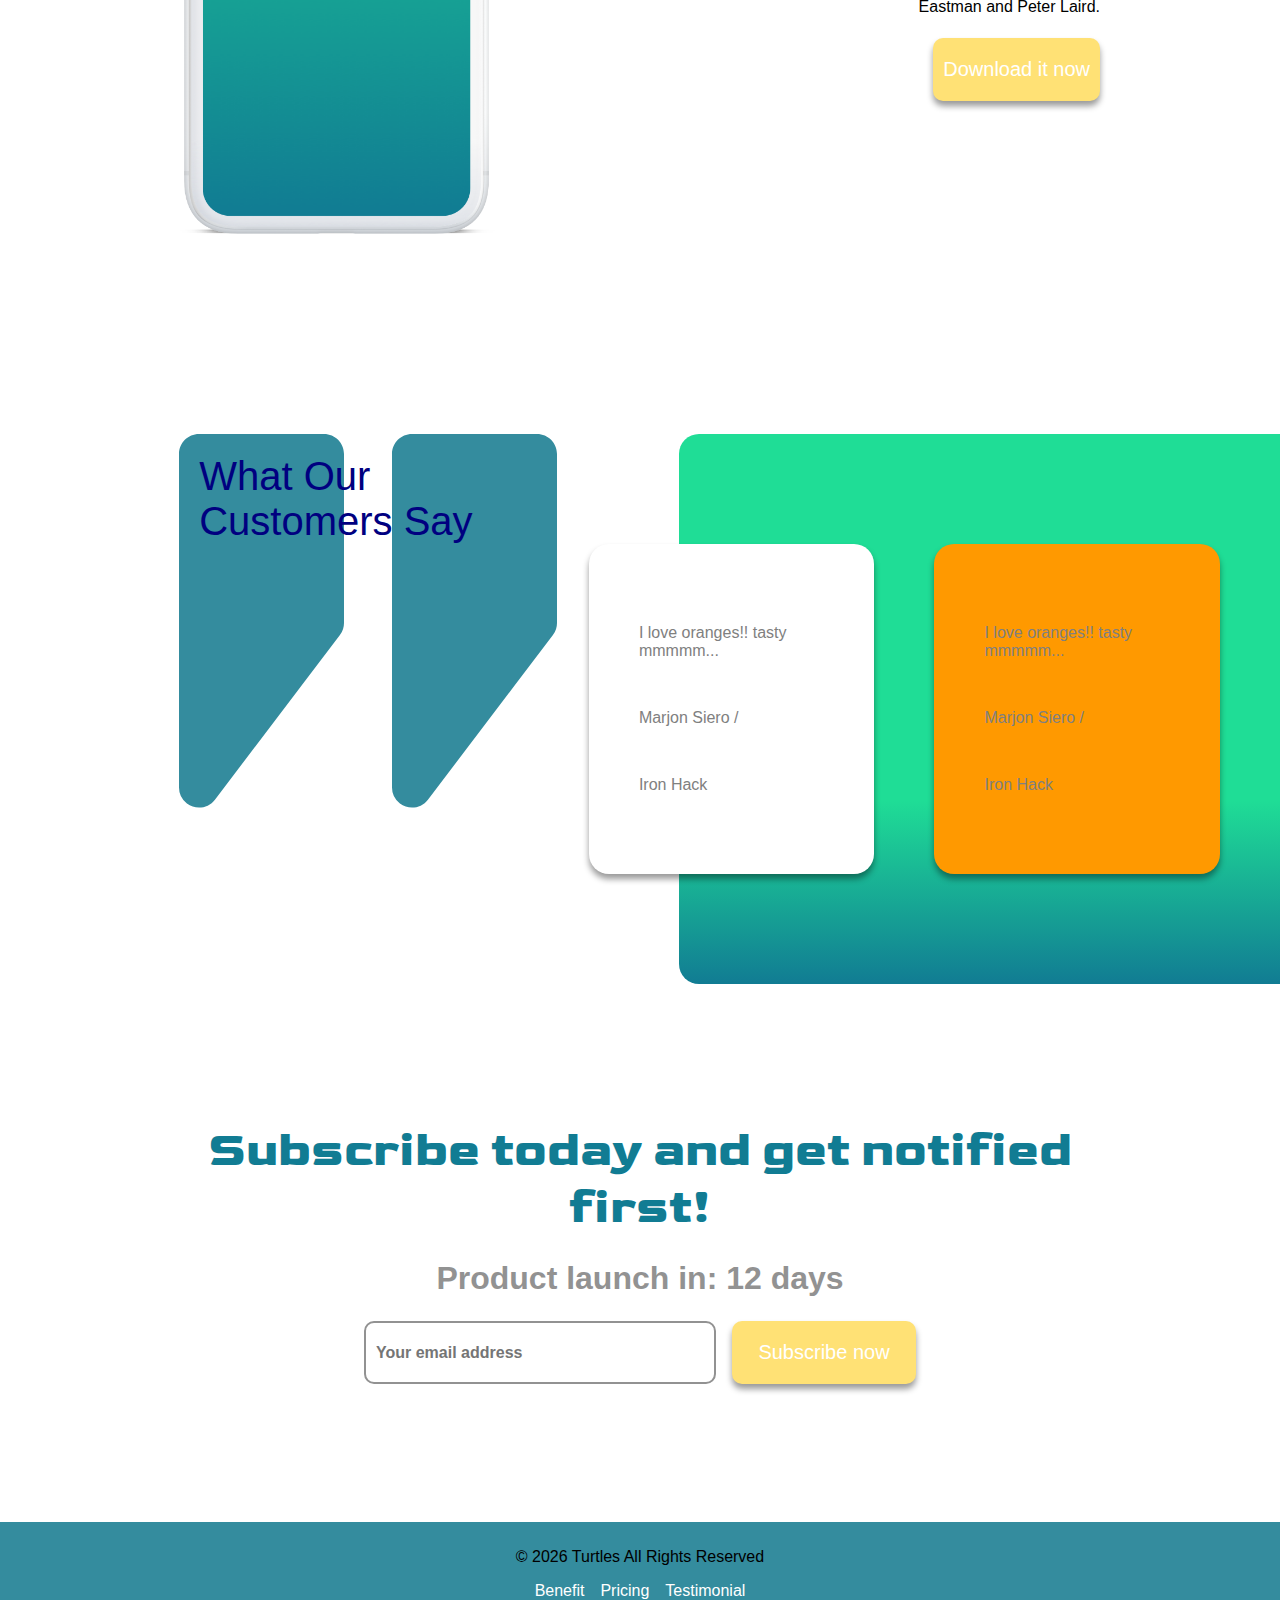
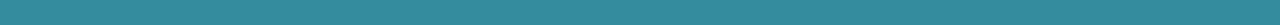
==== commit 92c98fc2: "the end result" ====
--- a/index.html
+++ b/index.html
@@ -124,23 +124,28 @@
         <!-- Quote block -->
         <div class="quote-container">
             <div class="quote-left">
-                <h2>What Our Customers Say</h2>
+                <h2 class="heading-two">What Our Customers Say</h2>
             </div>
 
             <div class="quote-right">
-                <div class="quote-box">
-                    <p>I love oranges!! tasty mmmmm...</p>
-                    <span class="quote-username">Marjon Siero /</span>
-                    <span class="quote-usertitle">Iron Hack</span>
-                </div>
+                <div class="quote-content">
 
-                <div class="quote-box quote-secondary">
-                    <p>I love oranges!! tasty mmmmm...</p>
-                    <span class="quote-username">Marjon Siero /</span>
-                    <span class="quote-usertitle">Iron Hack</span>
-                </div>
-            </div>
-        </div>
+                    <div class="quote-box">
+                        <p>I love oranges!! tasty mmmmm...</p>
+                        <span class="quote-username">Marjon Siero /</span>
+                        <span class="quote-usertitle">Iron Hack</span>
+                    </div>
+    
+                    <div class="quote-box">
+                        <p>I love oranges!! tasty mmmmm...</p>
+                        <span class="quote-username">Marjon Siero /</span>
+                        <span class="quote-usertitle">Iron Hack</span>
+                    </div>
+
+                </div><!-- /.quote-content -->
+
+            </div><!-- ./quote-right -->
+        </div><!-- /.quote-container -->
 
         <!-- CTA -->
 
@@ -150,10 +155,13 @@
             <div class="cta-container">
                 <h2 class="heading-one">Subscribe today and get notified first!</h2>
                 <h3 class="subtitle">Product launch in: 12 days</h3>
-                <div class="subscribe-container">
-                    <input type="email" placeholder="Your email address" class="input" />
-                    <button class="btn">Subscribe now</button>
-                </div>
+
+                <div class="cta-subscriber">
+                    <div class="subscribe-container">
+                        <input type="email" placeholder="Your email address" class="input" />
+                        <button class="btn">Subscribe now</button>
+                    </div><!-- /.subscribe-container -->
+                </div><!-- /.cta-subscriber -->
             </div><!-- /.cta-container-->
 
 
--- a/css/style.css
+++ b/css/style.css
@@ -1,9 +1,16 @@
 @import url('https://fonts.googleapis.com/css2?family=Goldman:wght@400;700&display=swap');
 
 :root {
+    /* colors */
     --main-color: #1fdd96;
     --sub-color: #117c93;
+    --secondary-color: navy;
+
+    /* paddings and shadows */
     --shadow: 0px 5px 6px 0px rgba(0, 0, 0, 0.4);
+    --gradient: linear-gradient(var(--main-color), var(--main-color),var(--main-color), var(--sub-color));
+    --border-radius: 20px;
+    /* sizes */
     --container-size: 75%;
 }
 
@@ -24,6 +31,7 @@
     padding: 20px;
     position: sticky;
     top: 0;
+    z-index: 1;
 }
 
 .nav-item {
@@ -49,13 +57,14 @@
 .nav-flex {
     display: flex;
     justify-content: space-between;
+    align-items: center;
 }
 
 /* ------[ HEADER ]------ */
 .header {
     /* background-color: #1fdd96; */
     /* background-image: url('../images/grumpy.jpg'); */
-    background-image: linear-gradient(var(--main-color), var(--main-color),var(--main-color), var(--sub-color));
+    background-image: var(--gradient);
     padding: 5% 0 15%;
 }
 
@@ -74,6 +83,12 @@
     font-weight: 700;
 }
 
+.heading-two {
+    font-size: 40px;
+    font-weight: 300;
+    color: var(--secondary-color);
+}
+
 .subtitle {
     color: #929292;
     font-size: 32px;
@@ -81,6 +96,7 @@
 
 .header-left p {
     color: white;
+    padding: 5% 0;
 }
 
 .header-right {
@@ -156,6 +172,71 @@
 
 .cta-container h3 {
     margin-bottom: 24px;
+}
+
+.cta-subscriber {
+    display: flex;
+    justify-content: center;
+}
+
+.cta-subscriber .subscribe-container {
+    width: 60%;
+}
+
+
+/* --- TESTIMONIAL ----*/
+.quote-container {
+    display: flex;
+    margin-left: 14%;
+    margin-top: 200px;
+}
+
+.quote-left {
+    background-image: url('../images/quoteBG.svg');
+    background-repeat: no-repeat;
+    padding: 20px;
+    width: 50vw; 
+}
+
+.quote-left .heading-two {
+    width: 60%;
+}
+
+.quote-right {
+    background-image: var(--gradient);
+    /* border-radius: 20px 0 0 20px; */
+    border-top-left-radius: var(--border-radius);
+    border-bottom-left-radius: var(--border-radius);
+    padding: 10% 0;
+}
+
+.quote-content {
+    display: flex;
+    margin-left: -15%;
+}
+
+.quote-box {
+    display: flex;
+    flex-direction: column;
+    justify-content: space-between;
+    border-radius: var(--border-radius);
+    box-shadow: var(--shadow);
+    /* THIS IS REF: box-shadow:  0 5px 6px 0 rgba(0, 0, 0, 0.4); */
+    padding: 80px 50px;
+    color: grey;
+    background-color: white;
+    margin-right: 60px;
+    height: 330px;
+    flex: 1;
+    transition: transform ease-in-out 0.5s;
+}
+
+.quote-box:nth-child(even) {
+    background-color: #f90;
+}
+
+.quote-box:hover {
+    transform: scale(1.05);
 }
 
 
@@ -228,5 +309,3 @@
     padding: 0 20px;
     width: 100%;
 }
-
-
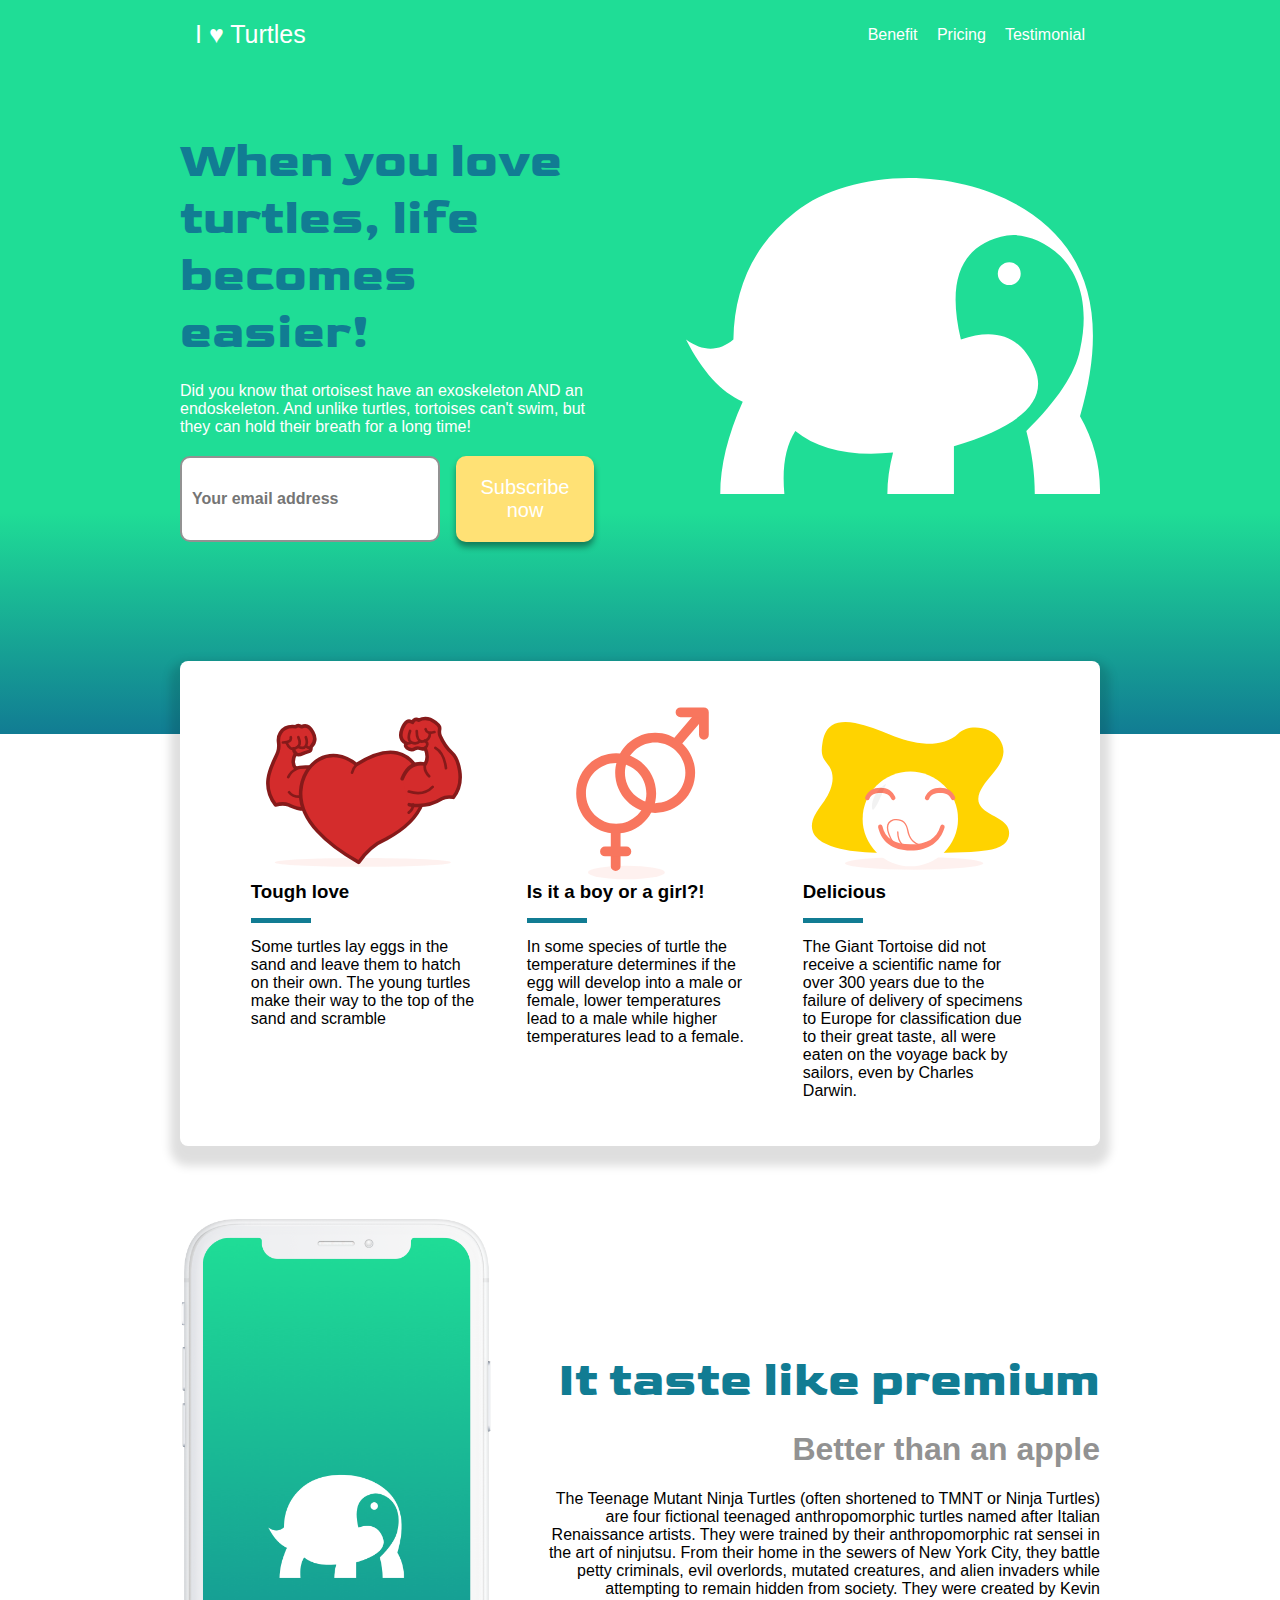
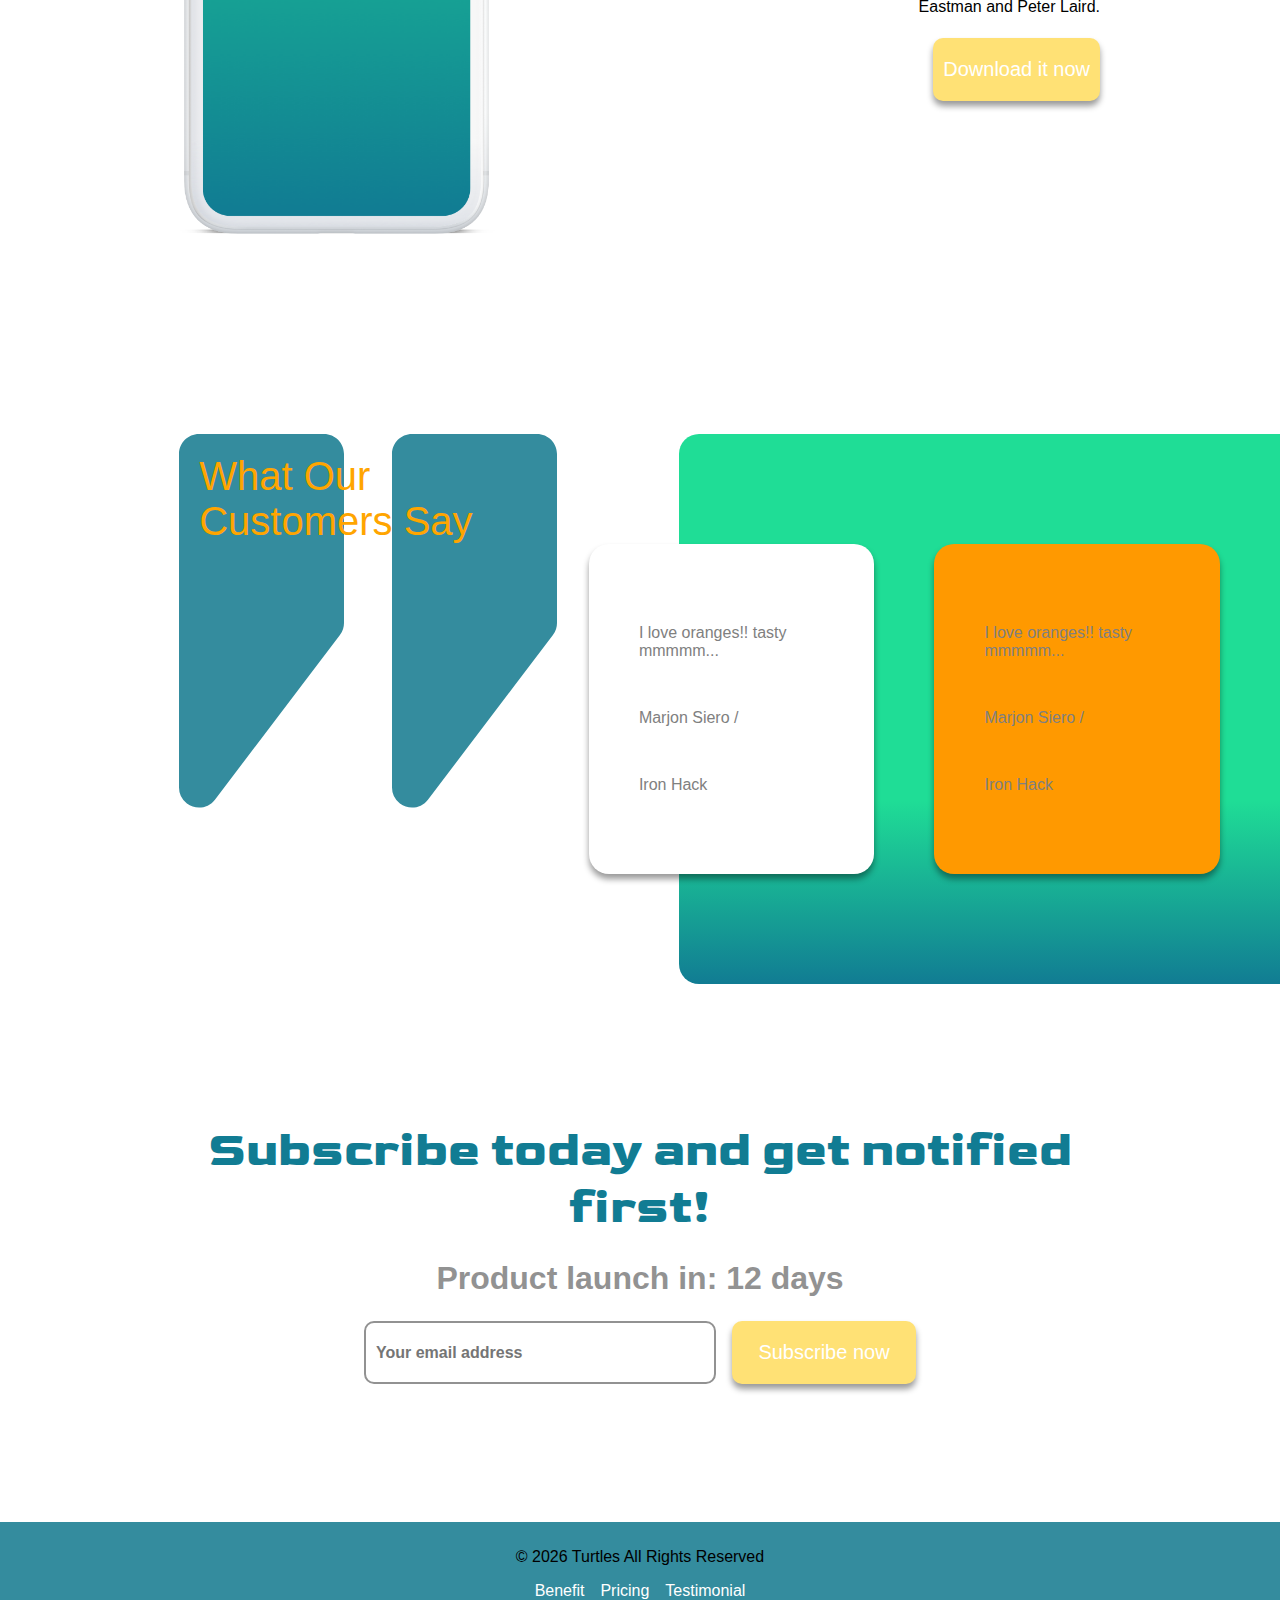
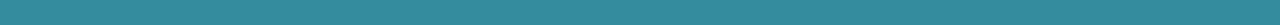
==== commit 48d0f3fc: "Changed title and indentation" ====
--- a/index.html
+++ b/index.html
@@ -1,13 +1,15 @@
 <!DOCTYPE html>
 <html>
+
 <head>
     <meta charset="UTF-8">
     <meta name="viewport" content="width=device-width, initial-scale=1.0">
     <link rel="stylesheet" href="./css/style.css">
     <link rel="stylesheet" href="./css/mq.css" />
     <link rel="icon" href="./images/favicon.png" />
-    <title>I &hearts; turtles</title>
+    <title>I &hearts; Pidgeons</title>
 </head>
+
 <body>
 
     <!-- top navigation -->
@@ -17,8 +19,8 @@
 
             <!-- // if your logo is a img ==> -->
             <!-- <a class="logo">
-                <img src="" />
-            </a> -->
+<img src="" />
+</a> -->
 
             <nav class="main-navigation">
                 <a href="#" class="nav-item">Benefit</a>
@@ -34,7 +36,8 @@
             <div class="header-left">
                 <h1 class="heading-one">When you love turtles, life becomes easier!</h1>
                 <p>
-                    Did you know that ortoisest have an exoskeleton AND an endoskeleton. And unlike turtles, tortoises can't
+                    Did you know that ortoisest have an exoskeleton AND an endoskeleton. And unlike turtles, tortoises
+                    can't
                     swim, but they can hold their breath for a long time!
                 </p>
                 <div class="subscribe-container">
@@ -42,14 +45,10 @@
                     <button class="btn">Subscribe now</button>
                 </div>
             </div><!-- /.header-left -->
-    
+
             <div class="header-right">
-                <img
-                    class="header-img"
-                    src="./images/turtlelogo.svg"
-                    title="Mobile Turtle"
-                    alt="Turtle on the mobile app"
-                />
+                <img class="header-img" src="./images/turtlelogo.svg" title="Mobile Turtle"
+                    alt="Turtle on the mobile app" />
             </div><!-- /.header-right -->
         </div> <!-- /.container-->
     </header>
@@ -63,53 +62,60 @@
                     <h3>Tough love</h3>
                     <span class="underline"></span>
                     <p>
-                        Some turtles lay eggs in the sand and leave them to hatch on their own. The young turtles make their
+                        Some turtles lay eggs in the sand and leave them to hatch on their own. The young turtles make
+                        their
                         way to the top of the sand and scramble
                     </p>
                 </div>
-    
+
                 <div class="card-item">
                     <img src="./images/manwoman.svg" title="What gender?" alt="gender icon" />
                     <h3>Is it a boy or a girl?!</h3>
                     <span class="underline"></span>
                     <p>
-                        In some species of turtle the temperature determines if the egg will develop into a male or female,
+                        In some species of turtle the temperature determines if the egg will develop into a male or
+                        female,
                         lower temperatures lead to a male while higher temperatures lead to a female.
                     </p>
                 </div>
-    
+
                 <div class="card-item">
                     <img src="./images/delicious.svg" title="delicious and tasty!" alt="delicious icon" />
                     <h3>Delicious</h3>
                     <span class="underline"></span>
                     <p>
                         The Giant Tortoise did not receive a scientific name for over 300 years due to the failure of
-                        delivery of specimens to Europe for classification due to their great taste, all were eaten on the
+                        delivery of specimens to Europe for classification due to their great taste, all were eaten on
+                        the
                         voyage back by sailors, even by Charles Darwin.
                     </p>
                 </div><!-- /.card-item -->
-            </div><!--/#card-container-->
+            </div>
+            <!--/#card-container-->
 
         </div><!-- /.container -->
 
 
 
 
-        
+
 
         <!-- APP Promotional -->
         <div class="container">
             <div class="app-promo">
                 <img src="./images/turtleiPhone.png" title="Turtle app" alt="Phone with turtle app" class="promo-img" />
-    
+
                 <div class="promo-txt">
                     <h2 class="heading-one">It taste like premium</h2>
                     <h3 class="subtitle">Better than an apple</h3>
                     <p>
                         The Teenage Mutant Ninja Turtles (often shortened to TMNT or Ninja Turtles) are four fictional
-                        teenaged anthropomorphic turtles named after Italian Renaissance artists. They were trained by their
-                        anthropomorphic rat sensei in the art of ninjutsu. From their home in the sewers of New York City,
-                        they battle petty criminals, evil overlords, mutated creatures, and alien invaders while attempting
+                        teenaged anthropomorphic turtles named after Italian Renaissance artists. They were trained by
+                        their
+                        anthropomorphic rat sensei in the art of ninjutsu. From their home in the sewers of New York
+                        City,
+                        they battle petty criminals, evil overlords, mutated creatures, and alien invaders while
+                        attempting
                         to remain hidden from society. They were created by Kevin Eastman and Peter Laird.
                     </p>
                     <div class="promo-btn">
@@ -135,7 +141,7 @@
                         <span class="quote-username">Marjon Siero /</span>
                         <span class="quote-usertitle">Iron Hack</span>
                     </div>
-    
+
                     <div class="quote-box">
                         <p>I love oranges!! tasty mmmmm...</p>
                         <span class="quote-username">Marjon Siero /</span>
@@ -188,4 +194,5 @@
 
 
 </body>
+
 </html>--- a/css/style.css
+++ b/css/style.css
@@ -4,7 +4,9 @@
     /* colors */
     --main-color: #1fdd96;
     --sub-color: #117c93;
-    --secondary-color: navy;
+    --secondary-color: orange;
+    --third_color: rebeccapurple;
+    --animation: all ease-in-out 0.5m;
 
     /* paddings and shadows */
     --shadow: 0px 5px 6px 0px rgba(0, 0, 0, 0.4);
